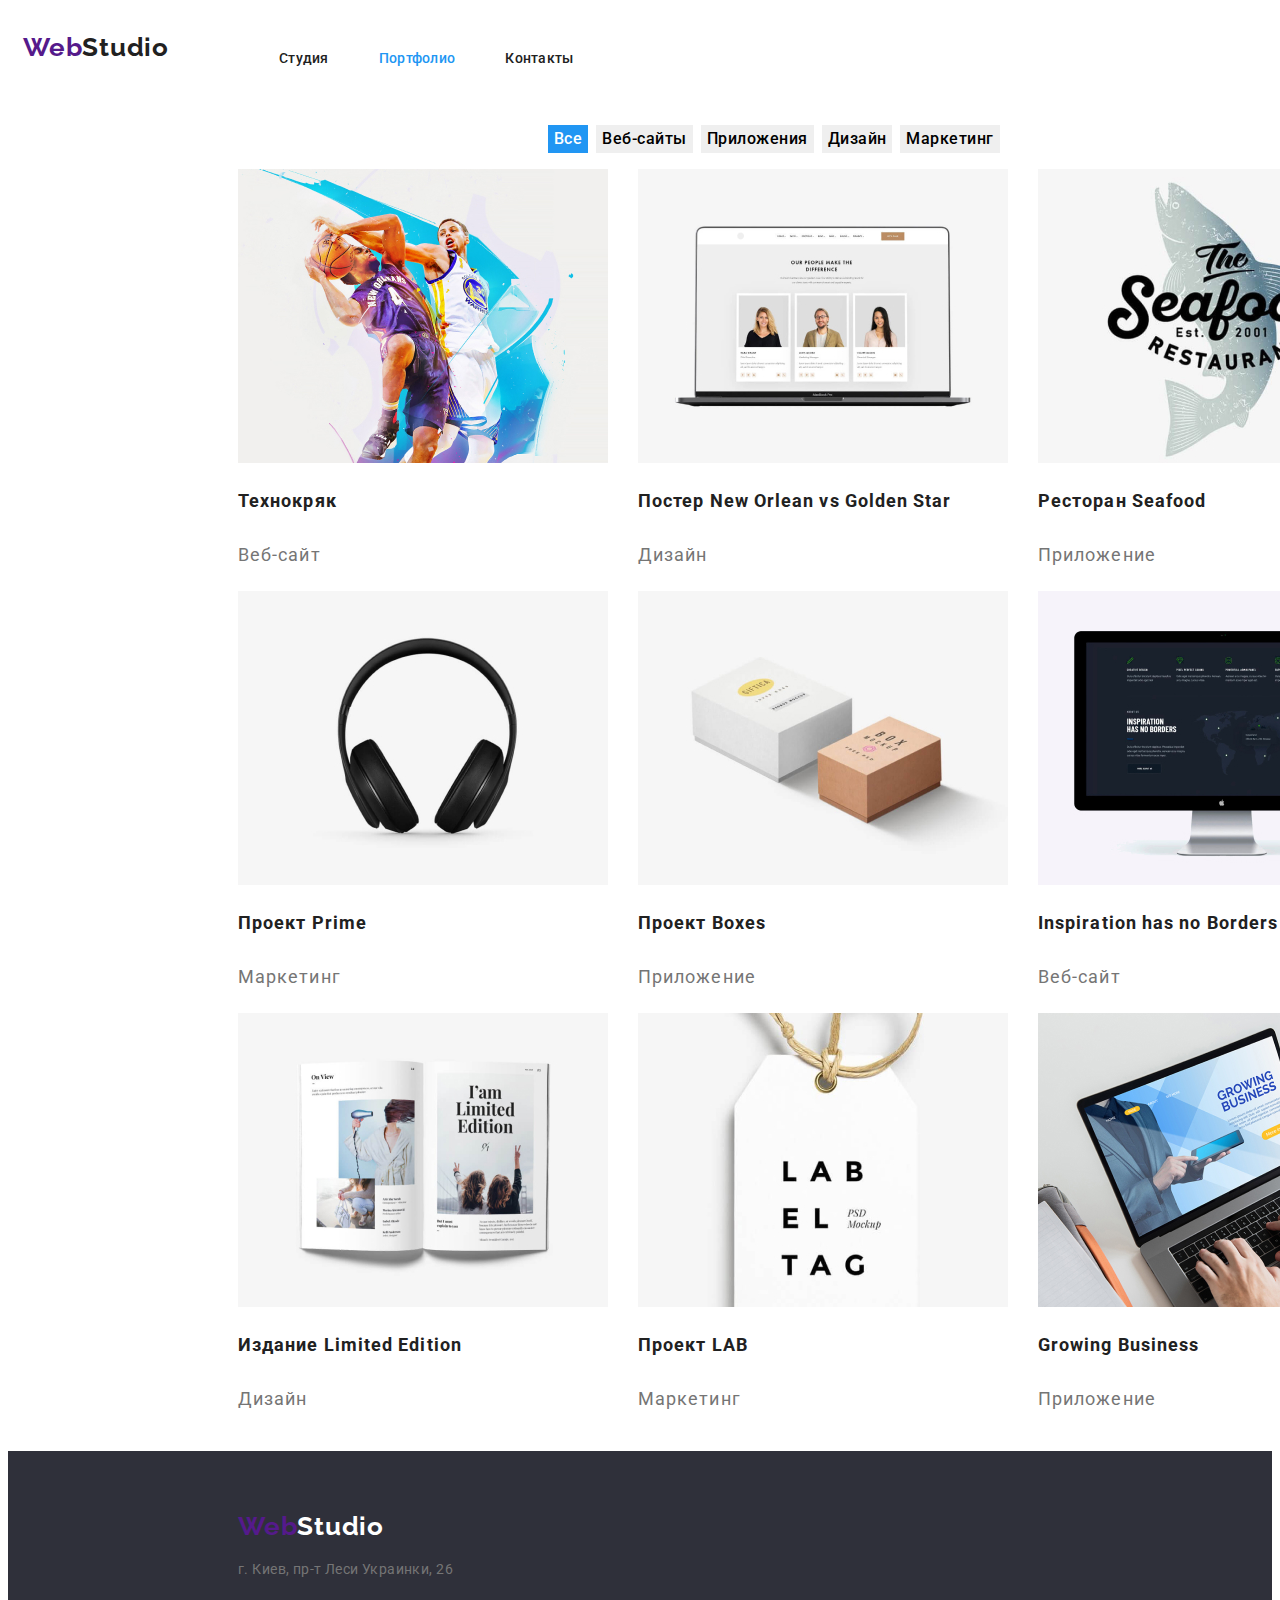
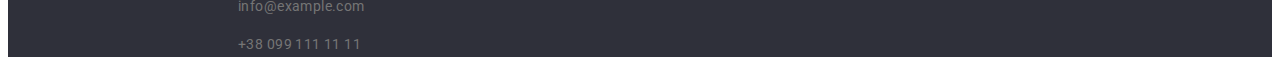
==== portfolio.html @ a99b618e "s" ====
<!DOCTYPE html>
<html lang="ru">
<head>
  <meta charset="UTF-8">
  <meta http-equiv="X-UA-Compatible" content="IE=edge">
  <meta name="viewport" content="width=device-width, initial-scale=1.0">
  <title>Document</title>
<link rel="preconnect" href="https://fonts.googleapis.com">
<link rel="preconnect" href="https://fonts.gstatic.com" crossorigin>
<link href="https://fonts.googleapis.com/css2?family=Raleway:wght@700&family=Roboto:wght@500&display=swap" rel="stylesheet">
<link rel="stylesheet" href="./css/style.css">

</head>
<body>

  <header class="header">  
    <div class="container flex">
    <a class="header-logo link" href="" lang="en">
      Web<span class="header-studio">Studio</span></a>    
    <nav class="header-navigation">   
    <ul class="header-list list">
    <li class="header-item"><a href="index.html" class="header-link focus hover link ">Студия</a></li>
        <li class="header-item"><a href="portfolio.html" class="header-link link focus hover current">Портфолио</a></li>
        <li class="header-item"><a href="#contact" class="header-link focus hover link ">Контакты</a></li>

      </ul>
    </nav>
    <div class="header-connect">
   <ul class="list flex"> 
    <li class="header-info"><a href="" class="header-tel hover focus link ">+38 096 111 11 11</a></li>
   <li class="header-info"><a href="" class="header-contacts hover focus link ">info@devstudio.com</a></li>
  </ul>
</div> 
</div> 
  </header>
  <main>
<section class="portfolio-hero">
  <div class="container">
    <ul class="porfolio-hero-list list flex">
        <li class="porfolio-hero-item item">  <button class="portfolio-hero-btn link current-btn" type="button">Все</button>
</li>
        <li class="porfolio-hero-item item">  <button class="portfolio-hero-btn link" type="button">Веб-сайты</button>
</li>
        <li class="porfolio-hero-item item">  <button class="portfolio-hero-btn link" type="button">Приложения</button>
</li>
        <li class="porfolio-hero-item item">  <button class="portfolio-hero-btn link" type="button">Дизайн</button>
</li>
        <li class="porfolio-hero-item item">  <button class="portfolio-hero-btn link" type="button">Маркетинг</button>
</li>
    </ul>
    <ul class="porfolio-hero-list1 list flex">
    <li class="porfolio-hero-item1 item"><img src="./1/portfolio1.jpg" alt="Ноутбук"  width="370" height="294"><h3 class="portfolio-hero-title">Технокряк</h3><p class="portfolio-hero-text">Веб-сайт</p></li>
    <li class="porfolio-hero-item1 item"><img src="./1/portfolio2.jpg" alt="игра в баскетбол" width="370" height="294"><h3 class="portfolio-hero-title">Постер New Orlean vs Golden Star</h3><p class="portfolio-hero-text">Дизайн</p></li>
    <li class="porfolio-hero-item1 item"><img src="./1/portfolio3.jpg" alt="картинка с морепродуктами" width="370" height="294"><h3 class="portfolio-hero-title">Ресторан Seafood</h3><p class="portfolio-hero-text">Приложение</p></li>
    <li class="porfolio-hero-item1 item"><img src="./1/portfolio4.jpg" alt="наушники" width="370" height="294"><h3 class="portfolio-hero-title">Проект Prime</h3><p class="portfolio-hero-text">Маркетинг</p></li>
    <li class="porfolio-hero-item1 item"><img src="./1/portfolio5.jpg" alt="2 коробки" width="370" height="294"><h3 class="portfolio-hero-title">Проект Boxes</h3><p class="portfolio-hero-text">Приложение</p></li>
    <li class="porfolio-hero-item1 item"><img src="./1/portfolio6.jpg" alt="Мак" width="370" height="294"><h3 class="portfolio-hero-title">Inspiration has no Borders</h3><p class="portfolio-hero-text">Веб-сайт</p></li>
    <li class="porfolio-hero-item1 item"><img src="./1/portfolio7.jpg" alt="Открытая книжка" width="370" height="294"><h3 class="portfolio-hero-title">Издание Limited Edition</h3><p class="portfolio-hero-text">Дизайн</p></li>
    <li class="porfolio-hero-item1 item"><img src="./1/portfolio8.jpg" alt="Билетик" width="370" height="294"><h3 class="portfolio-hero-title">Проект LAB</h3><p class="portfolio-hero-text">Маркетинг</p></li>
    <li class="porfolio-hero-item1 item"><img src="./1/portfolio9.jpg" alt="Ноутбук" width="370" height="294"><h3 class="portfolio-hero-title">Growing Business</h3><p class="portfolio-hero-text">Приложение</p></li></ul>
    </div>
</section>
<address>
  <footer>
  <div class="container" style="padding-top: 60px;">
  <a class="header-logo link header-logo-footer" href="" lang="en">
    Web<span class="header-studio-footer">Studio</span></a>
   <ul class="contacts-list list">
    <li class="contacts-item item"><a href=""class="contacts-link link">г. Киев, пр-т Леси Украинки, 26</a></li>
  <li class="contacts-item item"><a href="" class="contacts-link link"><p>info@example.com</p></a></li>
  <li class="contacts-item item"><a href="" class="contacts-link link"><p>+38 099 111 11 11</p></a></li></ul>
  </div>
</address>
</footer>
</main>
</body>
</html>
---- css/style.css ----
:root{
    --main-text-color:#212121;
    --second-text-color:#757575;
    --header-text-color:#212121;
    --header-background-color:#2F303A;
    --first-button-color:#FFFFFF;
    --accent-color:#2196F3;
    --footer-text-color:#FFFFFF99;
    --team-background-color:#F5F4FA;

}
img{
    display: block;
}
.header{
    padding-top: 24px;
    padding-bottom: 25px;
}
.header-info{
    margin-right: 50px;
}
.header-info:last-child{
    margin-right: 0px;
}
.header-item{
    margin-right: 50px;
}
.header-item:last-child{
    margin-right: 0px;
}
.header-logo{
    margin-right:70px;
}
.header-connect{
    margin-left: auto;
}
.header-container{
    justify-content: space-between;
    text-align: center;
    display: flex;

}
.header-list{
    display: flex;
}
.flex{
    display: flex;
}
.button{
    cursor: pointer;
}
.portfolio-hero-btn:focus{
    font-family: inherit;
    font-weight: bold;
    font-size: 16px;
    line-height: 1.87;
    color: var(--first-button-color);
    background-color: var(--accent-color);
    background: #2196F3;
    box-shadow: 0px 4px 4px rgba(0, 0, 0, 0.15);
    border-radius: 4px;
    
    
}    
.portfolio-hero-btn:hover{
    font-family: inherit;
    font-weight: bold;
    font-size: 16px;
    line-height: 1.87;
    color: var(--first-button-color);
    background-color: var(--accent-color);
}
.header-logo link{
    color: var(--accent-color);
}
.header-studio{
color:var(--main-text-color)
}
.header-studio-footer{
    color: var(--first-button-color);
}
body{
    font-family: 'Roboto', sans-serif; 
    background-color: white; 

}

.hero{
    background-color: var(--header-background-color)
}
.header-link{
    font-weight: 500;
    font-size: 14px;
    line-height: 1.33;
    letter-spacing: 0.02em;
    color:var(--header-text-color)
    

}
.header-tel{
    font-weight: 500;
    font-size: 14px;
    line-height: 1.33;
    letter-spacing: 0.02em;
    color:var(--second-text-color)

}
.header-contacts{
    font-weight: 500;
    font-size: 14px;
    line-height: 1.33;
    letter-spacing: 0.02em;
    color:var(--second-text-color)
}
.header-link:hover {
color:var(--accent-color)
}
.header-link:focus{
    color:var(--accent-color)
    }

.link{
    text-decoration: none;
}
.list{
    list-style: none;

}
.header-logo{
    font-family: Raleway;
    font-style: normal;
    font-weight: bold;
    font-size: 26px;
    line-height: 1.19;
    letter-spacing: 0.03em;
    
}
/*---------------------------------hero-------------------------*/

.hero-right{
    padding-top: 200px;
    padding-bottom: 280px;

}


.hero-title{   
    font-weight: 900;
    font-size: 44px;
    line-height: 1.36;
    text-align: center;
    letter-spacing: 0.06em;
    text-transform: uppercase;
    color: var(--first-button-color);
    padding-left: 452px;
    padding-right: 452px;
    max-width: 696px;
    max-height: 120px;
    
}
.hero-btn{
    font-family: inherit;
    font-weight: bold;
    font-size: 16px;
    line-height: 30px;

    display: flex;
    align-items: center;
    text-align: center;
    letter-spacing: 0.06em;
    color: var(--first-button-color);
    background-color: var(--accent-color);
    margin-top: 30px;
    margin-left: 700px;
}
/*---------------------------------about-------------------------*/
.about-item:first-child{
    padding-left: 215px;

}

.about-item{
    padding-top: 50px;
    margin-left: 30px;
    max-width: 270px;
    justify-content:space-between;
    
    
}
.about-title{
    font-weight: bold;
    font-size: 14px;
    line-height: 1.18;
    letter-spacing: 0.03em;
    text-transform: uppercase; 
    color: var(--main-text-color);
    margin-bottom: 10px;
    
}
.about-text{
    font-weight: normal;
    font-size: 14px;
    line-height: 1.71;
    letter-spacing: 0.03em;
    color:var(--second-text-color)
}
/*---------------------------------about-second-------------------------*/
.about-second-title{
    font-weight: bold;
    font-size: 36px;
    line-height: 1.18;
    text-align: center;
    letter-spacing: 0.03em;
    color: var(--main-text-color); 
    padding-top: 94px;
    padding-left: 612px;
    max-width: 376px;
    max-height: 42px;
  margin-right: 612px;
}
.about-second-item{
    padding-top: 50px;
    margin-left: 30px;
    padding-bottom: 94px;
    justify-content: space-between;
}
.about-second-item:first-child{
    padding-left: 215px;
}
/*---------------------------------team-------------------------*/
.team-title{
    font-weight: bold;
    font-size: 36px;
    line-height: 1.18;
    text-align: center;
    letter-spacing: 0.03em;
    color: var(--main-text-color);
    padding-top: 94px;
    padding-left: 668px;
    margin-right: 668px;
    max-height: 42px;
    
    
}
.team-item-title{
    font-weight: 500;
    font-size: 16px;
    line-height: 1.18;
    text-align: center;
    letter-spacing: 0.03em;
    color: var(--main-text-color);
    margin-top: 30px;
}
.team-item-text{
    margin-top: 10px;
    font-weight: normal;
    font-size: 16px;
    line-height: 1.18;
    text-align: center;
    letter-spacing: 0.03em;
    color:var(--second-text-color)
    
    }
    .team-list{
        padding-left: 215px;
        padding-right: 215px    ;
        
    }
    .team-item{
        margin-left: 30px;
        padding-bottom: 94px;
        justify-content: space-between;
        padding-top: 50px;
        

    }
/*---------------------------------contacts-------------------------*/
.contacts-link{
    font-weight: normal;
    font-size: 14px;
    line-height: 1.71;
    letter-spacing: 0.03em;
    color:var(--second-text-color)
}
.contacts-link{
    text-decoration: none;

}
.contacts-link:hover{
    color:var(--footer-text-color)
}
.contacts-link:focus{
    color:var(--footer-text-color)

}

.contacts-link1{
    font-weight: normal;
    font-size: 14px;
    line-height: 1.71;
    letter-spacing: 0.03em;
    color:var(--first-button-color)
}

.portfolio-hero-title{
    font-weight: bold;
    font-size: 18px;
    line-height: 2;
    color: var(--main-text-color);
    letter-spacing: 0.06em;
    margin-top: 20px;

}
.portfolio-hero-text{
    font-size: 18px;
    line-height: 2;
    color: var(--second-text-color);
    letter-spacing: 0.06em;
    margin-top: 4px;
}
.porfolio-hero-list{
    padding-left: 517px;
}
.porfolio-hero-item {
    margin-left: 8px;
}
.porfolio-hero-item:last-child {
    margin-left: 8px;
    padding-right: 495px;
}
footer{
    background-color: var(--header-background-color);
}
.portfolio-hero-btn{
    font-family: inherit;
font-style: normal;
font-weight: 500;
font-size: 16px;
line-height: 26px;
text-align: center;
letter-spacing: 0.03em;    
border: none;
}
.current{
    color: var(--accent-color);
}
.focus:focus{
    color: var(--accent-color);
}
.hover:hover{
    color: var(--accent-color);
}
address {
    font-style: normal;
}
.current-btn{ 
    color: var(--first-button-color);
    background-color: var(--accent-color);

}
.team{
    color: var(--team-background-color)
}
.container{
    width: 1600px;
    padding-left: 15px;
    padding-right: 15px;
}
.header-logo-footer{
    padding-left: 215px;
    padding-bottom: 20px;
    margin-top: 60px;
   
}
.contacts-list{
    padding-left: 215px;
    
}
.contacts-item{
    margin-bottom: 9px;
}

.porfolio-hero-item1{
margin-right: 30px;
}
.porfolio-hero-item1:nth-child(3n) {
    margin-right: 0;}

.porfolio-hero-list1{
    padding-right: 215px;
    flex-wrap: wrap;
    padding-left: 215px;
}
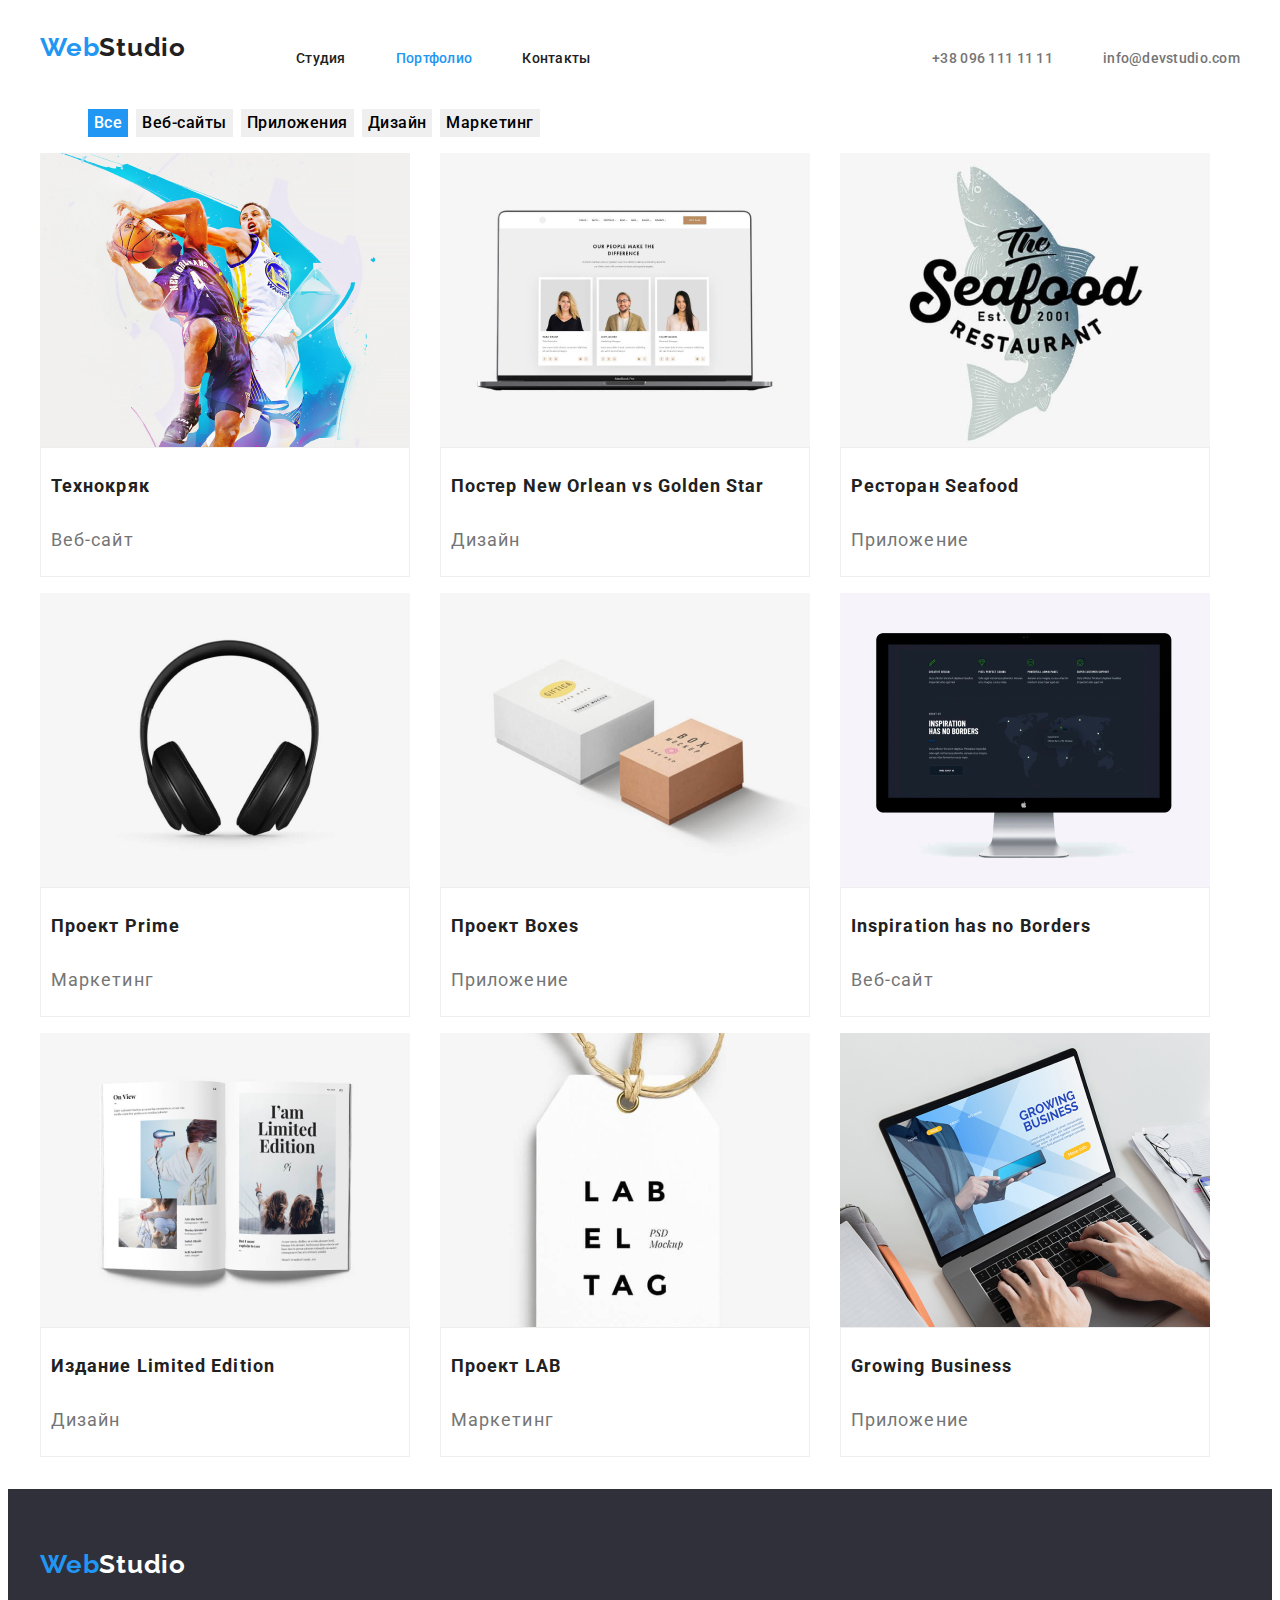
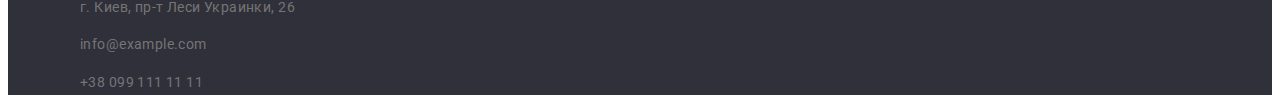
==== commit 26ad7b84: "DASDASDA" ====
--- a/portfolio.html
+++ b/portfolio.html
@@ -49,15 +49,15 @@
 </li>
     </ul>
     <ul class="porfolio-hero-list1 list flex">
-    <li class="porfolio-hero-item1 item"><img src="./1/portfolio1.jpg" alt="Ноутбук"  width="370" height="294"><h3 class="portfolio-hero-title">Технокряк</h3><p class="portfolio-hero-text">Веб-сайт</p></li>
-    <li class="porfolio-hero-item1 item"><img src="./1/portfolio2.jpg" alt="игра в баскетбол" width="370" height="294"><h3 class="portfolio-hero-title">Постер New Orlean vs Golden Star</h3><p class="portfolio-hero-text">Дизайн</p></li>
-    <li class="porfolio-hero-item1 item"><img src="./1/portfolio3.jpg" alt="картинка с морепродуктами" width="370" height="294"><h3 class="portfolio-hero-title">Ресторан Seafood</h3><p class="portfolio-hero-text">Приложение</p></li>
-    <li class="porfolio-hero-item1 item"><img src="./1/portfolio4.jpg" alt="наушники" width="370" height="294"><h3 class="portfolio-hero-title">Проект Prime</h3><p class="portfolio-hero-text">Маркетинг</p></li>
-    <li class="porfolio-hero-item1 item"><img src="./1/portfolio5.jpg" alt="2 коробки" width="370" height="294"><h3 class="portfolio-hero-title">Проект Boxes</h3><p class="portfolio-hero-text">Приложение</p></li>
-    <li class="porfolio-hero-item1 item"><img src="./1/portfolio6.jpg" alt="Мак" width="370" height="294"><h3 class="portfolio-hero-title">Inspiration has no Borders</h3><p class="portfolio-hero-text">Веб-сайт</p></li>
-    <li class="porfolio-hero-item1 item"><img src="./1/portfolio7.jpg" alt="Открытая книжка" width="370" height="294"><h3 class="portfolio-hero-title">Издание Limited Edition</h3><p class="portfolio-hero-text">Дизайн</p></li>
-    <li class="porfolio-hero-item1 item"><img src="./1/portfolio8.jpg" alt="Билетик" width="370" height="294"><h3 class="portfolio-hero-title">Проект LAB</h3><p class="portfolio-hero-text">Маркетинг</p></li>
-    <li class="porfolio-hero-item1 item"><img src="./1/portfolio9.jpg" alt="Ноутбук" width="370" height="294"><h3 class="portfolio-hero-title">Growing Business</h3><p class="portfolio-hero-text">Приложение</p></li></ul>
+    <li class="porfolio-hero-item1 item"><img src="./1/portfolio1.jpg" alt="Ноутбук"  width="370" height="294"><div class="main-wrap"><h3 class="portfolio-hero-title">Технокряк</h3><p class="portfolio-hero-text">Веб-сайт</div></p></li>
+    <li class="porfolio-hero-item1 item"><img src="./1/portfolio2.jpg" alt="игра в баскетбол" width="370" height="294"><div class="main-wrap"><h3 class="portfolio-hero-title">Постер New Orlean vs Golden Star</h3><p class="portfolio-hero-text">Дизайн</div></p></li>
+    <li class="porfolio-hero-item1 item"><img src="./1/portfolio3.jpg" alt="картинка с морепродуктами" width="370" height="294"><div class="main-wrap"><h3 class="portfolio-hero-title">Ресторан Seafood</h3><p class="portfolio-hero-text">Приложение</div></p></li>
+    <li class="porfolio-hero-item1 item"><img src="./1/portfolio4.jpg" alt="наушники" width="370" height="294"><div class="main-wrap"><h3 class="portfolio-hero-title">Проект Prime</h3><p class="portfolio-hero-text">Маркетинг</div></p></li>
+    <li class="porfolio-hero-item1 item"><img src="./1/portfolio5.jpg" alt="2 коробки" width="370" height="294"><div class="main-wrap"><h3 class="portfolio-hero-title">Проект Boxes</h3><p class="portfolio-hero-text">Приложение</div></p></li>
+    <li class="porfolio-hero-item1 item"><img src="./1/portfolio6.jpg" alt="Мак" width="370" height="294"><div class="main-wrap"><h3 class="portfolio-hero-title">Inspiration has no Borders</h3><p class="portfolio-hero-text">Веб-сайт</div></p></li>
+    <li class="porfolio-hero-item1 item"><img src="./1/portfolio7.jpg" alt="Открытая книжка" width="370" height="294"><div class="main-wrap"><h3 class="portfolio-hero-title">Издание Limited Edition</h3><p class="portfolio-hero-text">Дизайн</div></p></li>
+    <li class="porfolio-hero-item1 item"><img src="./1/portfolio8.jpg" alt="Билетик" width="370" height="294"><div class="main-wrap"><h3 class="portfolio-hero-title">Проект LAB</h3><p class="portfolio-hero-text">Маркетинг</div></p></li>
+    <li class="porfolio-hero-item1 item"><img src="./1/portfolio9.jpg" alt="Ноутбук" width="370" height="294"><div class="main-wrap"><h3 class="portfolio-hero-title">Growing Business</h3><p class="portfolio-hero-text">Приложение</div></p></li></ul>
     </div>
 </section>
 <address>
--- a/css/style.css
+++ b/css/style.css
@@ -7,6 +7,7 @@
     --accent-color:#2196F3;
     --footer-text-color:#FFFFFF99;
     --team-background-color:#F5F4FA;
+    --border-color:#EEEEEE;
 
 }
 img{
@@ -30,6 +31,7 @@
 }
 .header-logo{
     margin-right:70px;
+    color: var(--accent-color);
 }
 .header-connect{
     margin-left: auto;
@@ -133,6 +135,7 @@
     font-size: 26px;
     line-height: 1.19;
     letter-spacing: 0.03em;
+    max-width: 696px;
     
 }
 /*---------------------------------hero-------------------------*/
@@ -140,7 +143,7 @@
 .hero-right{
     padding-top: 200px;
     padding-bottom: 280px;
-
+    
 }
 
 
@@ -152,32 +155,25 @@
     letter-spacing: 0.06em;
     text-transform: uppercase;
     color: var(--first-button-color);
-    padding-left: 452px;
-    padding-right: 452px;
-    max-width: 696px;
-    max-height: 120px;
-    
+        
 }
 .hero-btn{
     font-family: inherit;
     font-weight: bold;
     font-size: 16px;
     line-height: 30px;
-
-    display: flex;
-    align-items: center;
-    text-align: center;
+    border: none;
     letter-spacing: 0.06em;
     color: var(--first-button-color);
     background-color: var(--accent-color);
     margin-top: 30px;
-    margin-left: 700px;
+    width: 200px;
+    height: 50px;
+    margin-left: 500px;
+   
 }
 /*---------------------------------about-------------------------*/
-.about-item:first-child{
-    padding-left: 215px;
-
-}
+
 
 .about-item{
     padding-top: 50px;
@@ -212,11 +208,9 @@
     text-align: center;
     letter-spacing: 0.03em;
     color: var(--main-text-color); 
-    padding-top: 94px;
-    padding-left: 612px;
-    max-width: 376px;
-    max-height: 42px;
-  margin-right: 612px;
+    margin-top: 94px;
+ 
+ 
 }
 .about-second-item{
     padding-top: 50px;
@@ -224,9 +218,7 @@
     padding-bottom: 94px;
     justify-content: space-between;
 }
-.about-second-item:first-child{
-    padding-left: 215px;
-}
+
 /*---------------------------------team-------------------------*/
 .team-title{
     font-weight: bold;
@@ -236,10 +228,7 @@
     letter-spacing: 0.03em;
     color: var(--main-text-color);
     padding-top: 94px;
-    padding-left: 668px;
-    margin-right: 668px;
-    max-height: 42px;
-    
+  
     
 }
 .team-item-title{
@@ -262,9 +251,8 @@
     
     }
     .team-list{
-        padding-left: 215px;
-        padding-right: 215px    ;
-        
+        padding-inline-start: 0px;
+
     }
     .team-item{
         margin-left: 30px;
@@ -318,16 +306,11 @@
     letter-spacing: 0.06em;
     margin-top: 4px;
 }
-.porfolio-hero-list{
-    padding-left: 517px;
-}
+
 .porfolio-hero-item {
     margin-left: 8px;
 }
-.porfolio-hero-item:last-child {
-    margin-left: 8px;
-    padding-right: 495px;
-}
+
 footer{
     background-color: var(--header-background-color);
 }
@@ -340,6 +323,8 @@
 text-align: center;
 letter-spacing: 0.03em;    
 border: none;
+
+
 }
 .current{
     color: var(--accent-color);
@@ -359,23 +344,16 @@
 
 }
 .team{
-    color: var(--team-background-color)
+    background-color: var(--team-background-color);
 }
 .container{
-    width: 1600px;
+    width: 1200px;
+    margin: 0 auto;
     padding-left: 15px;
     padding-right: 15px;
-}
-.header-logo-footer{
-    padding-left: 215px;
-    padding-bottom: 20px;
-    margin-top: 60px;
    
 }
-.contacts-list{
-    padding-left: 215px;
-    
-}
+
 .contacts-item{
     margin-bottom: 9px;
 }
@@ -385,9 +363,28 @@
 }
 .porfolio-hero-item1:nth-child(3n) {
     margin-right: 0;}
-
+/*
 .porfolio-hero-list1{
     padding-right: 215px;
     flex-wrap: wrap;
     padding-left: 215px;
-}+}
+*/
+.porfolio-hero-list1{
+    flex-wrap:wrap;
+    padding-inline-start: 0px;
+
+}
+    
+
+.porfolio-hero-list{
+    margin: 0 auto;
+}
+.main-wrap{
+    padding-left: 10px;
+    padding-right: 10px;
+    background: #FFFFFF;
+border: 1px solid #EEEEEE;
+box-sizing: border-box;
+}
+
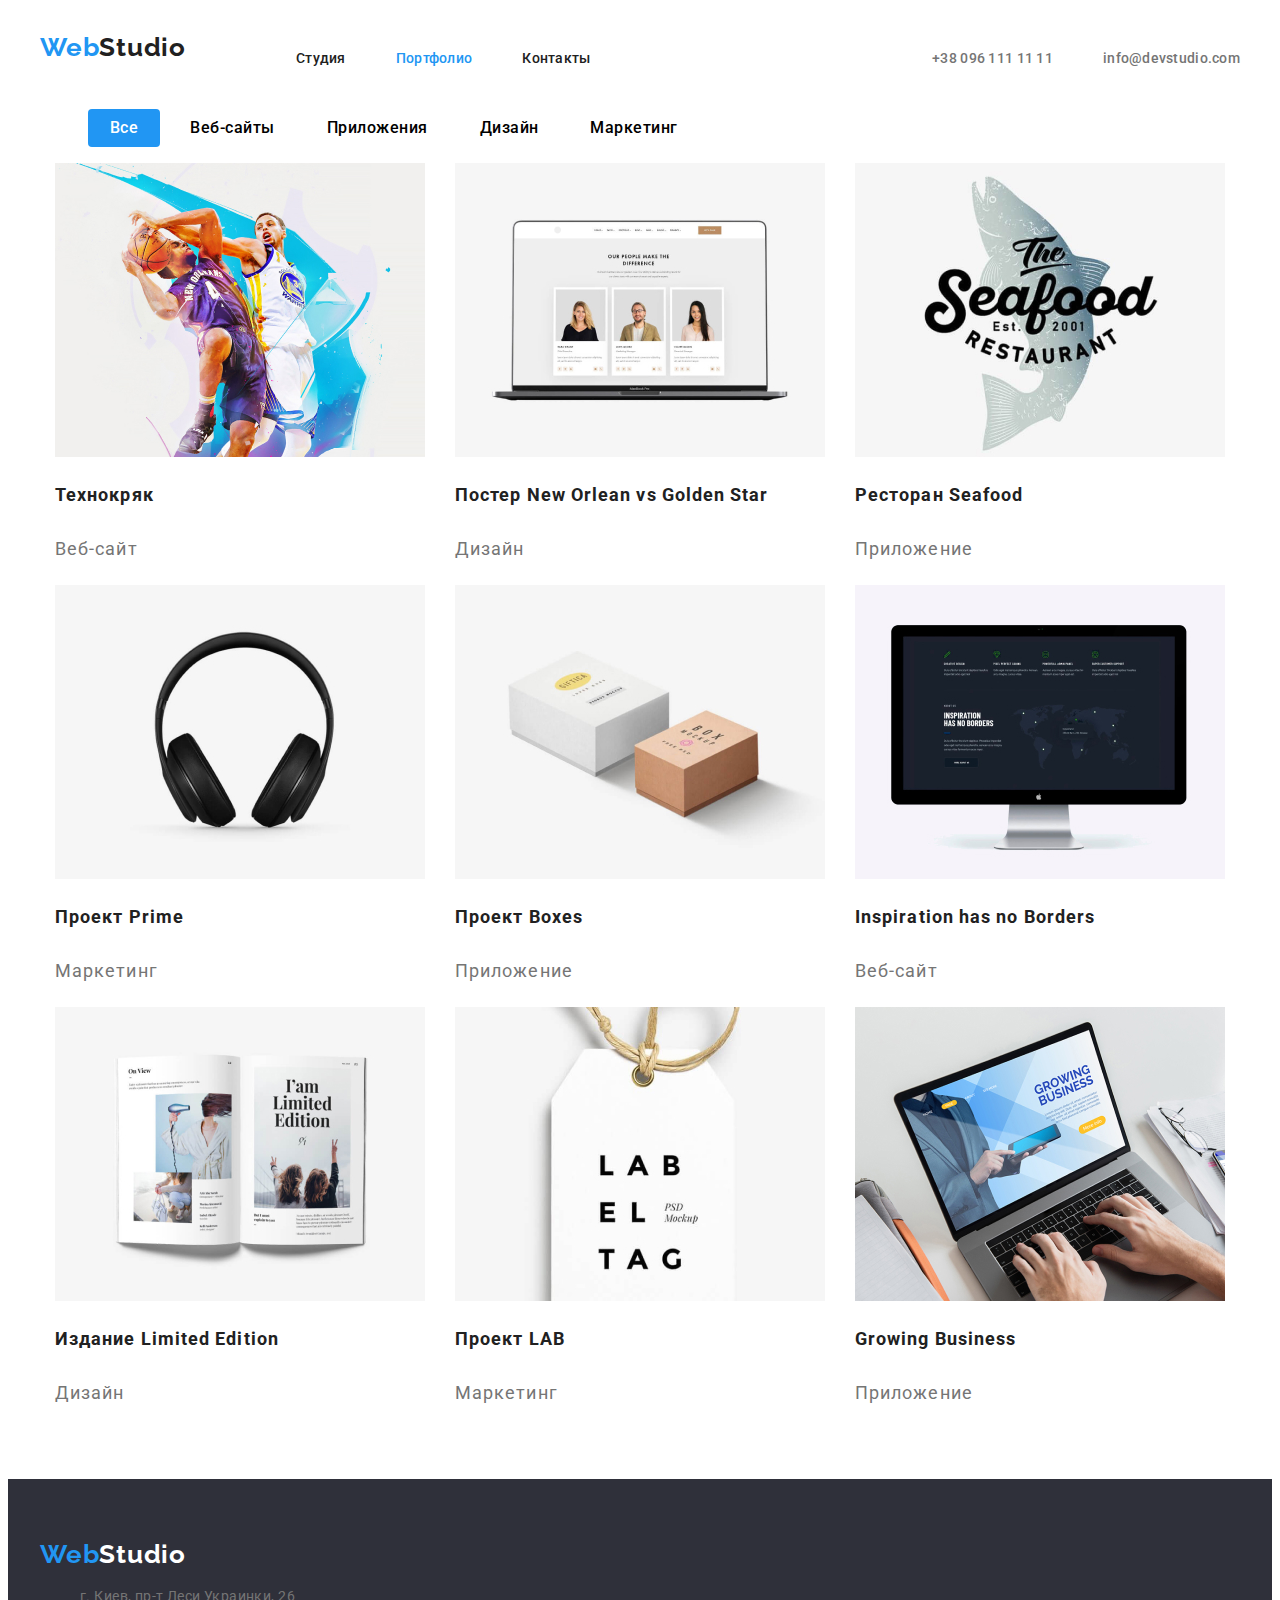
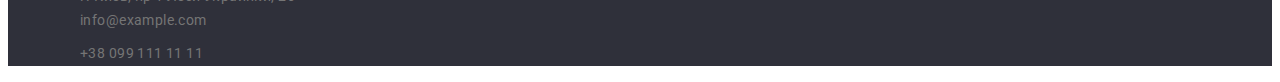
==== commit 10414d3a: "dadasdasd" ====
--- a/portfolio.html
+++ b/portfolio.html
@@ -49,29 +49,30 @@
 </li>
     </ul>
     <ul class="porfolio-hero-list1 list flex">
-    <li class="porfolio-hero-item1 item"><img src="./1/portfolio1.jpg" alt="Ноутбук"  width="370" height="294"><div class="main-wrap"><h3 class="portfolio-hero-title">Технокряк</h3><p class="portfolio-hero-text">Веб-сайт</div></p></li>
-    <li class="porfolio-hero-item1 item"><img src="./1/portfolio2.jpg" alt="игра в баскетбол" width="370" height="294"><div class="main-wrap"><h3 class="portfolio-hero-title">Постер New Orlean vs Golden Star</h3><p class="portfolio-hero-text">Дизайн</div></p></li>
-    <li class="porfolio-hero-item1 item"><img src="./1/portfolio3.jpg" alt="картинка с морепродуктами" width="370" height="294"><div class="main-wrap"><h3 class="portfolio-hero-title">Ресторан Seafood</h3><p class="portfolio-hero-text">Приложение</div></p></li>
-    <li class="porfolio-hero-item1 item"><img src="./1/portfolio4.jpg" alt="наушники" width="370" height="294"><div class="main-wrap"><h3 class="portfolio-hero-title">Проект Prime</h3><p class="portfolio-hero-text">Маркетинг</div></p></li>
-    <li class="porfolio-hero-item1 item"><img src="./1/portfolio5.jpg" alt="2 коробки" width="370" height="294"><div class="main-wrap"><h3 class="portfolio-hero-title">Проект Boxes</h3><p class="portfolio-hero-text">Приложение</div></p></li>
-    <li class="porfolio-hero-item1 item"><img src="./1/portfolio6.jpg" alt="Мак" width="370" height="294"><div class="main-wrap"><h3 class="portfolio-hero-title">Inspiration has no Borders</h3><p class="portfolio-hero-text">Веб-сайт</div></p></li>
-    <li class="porfolio-hero-item1 item"><img src="./1/portfolio7.jpg" alt="Открытая книжка" width="370" height="294"><div class="main-wrap"><h3 class="portfolio-hero-title">Издание Limited Edition</h3><p class="portfolio-hero-text">Дизайн</div></p></li>
-    <li class="porfolio-hero-item1 item"><img src="./1/portfolio8.jpg" alt="Билетик" width="370" height="294"><div class="main-wrap"><h3 class="portfolio-hero-title">Проект LAB</h3><p class="portfolio-hero-text">Маркетинг</div></p></li>
-    <li class="porfolio-hero-item1 item"><img src="./1/portfolio9.jpg" alt="Ноутбук" width="370" height="294"><div class="main-wrap"><h3 class="portfolio-hero-title">Growing Business</h3><p class="portfolio-hero-text">Приложение</div></p></li></ul>
+    <li class="porfolio-hero-item1 item"><img src="./1/portfolio1.jpg" alt="Ноутбук"  width="370" height="294"><div class="main-wrap-portfolio"><h3 class="portfolio-hero-title">Технокряк</h3><p class="portfolio-hero-text">Веб-сайт</div></p></li>
+    <li class="porfolio-hero-item1 item"><img src="./1/portfolio2.jpg" alt="игра в баскетбол" width="370" height="294"><div class="main-wrap-portfolio"><h3 class="portfolio-hero-title">Постер New Orlean vs Golden Star</h3><p class="portfolio-hero-text">Дизайн</div></p></li>
+    <li class="porfolio-hero-item1 item"><img src="./1/portfolio3.jpg" alt="картинка с морепродуктами" width="370" height="294"><div class="main-wrap-portfolio"><h3 class="portfolio-hero-title">Ресторан Seafood</h3><p class="portfolio-hero-text">Приложение</div></p></li>
+    <li class="porfolio-hero-item1 item"><img src="./1/portfolio4.jpg" alt="наушники" width="370" height="294"><div class="main-wrap-portfolio"><h3 class="portfolio-hero-title">Проект Prime</h3><p class="portfolio-hero-text">Маркетинг</div></p></li>
+    <li class="porfolio-hero-item1 item"><img src="./1/portfolio5.jpg" alt="2 коробки" width="370" height="294"><div class="main-wrap-portfolio"><h3 class="portfolio-hero-title">Проект Boxes</h3><p class="portfolio-hero-text">Приложение</div></p></li>
+    <li class="porfolio-hero-item1 item"><img src="./1/portfolio6.jpg" alt="Мак" width="370" height="294"><div class="main-wrap-portfolio"><h3 class="portfolio-hero-title">Inspiration has no Borders</h3><p class="portfolio-hero-text">Веб-сайт</div></p></li>
+    <li class="porfolio-hero-item1 item"><img src="./1/portfolio7.jpg" alt="Открытая книжка" width="370" height="294"><div class="main-wrap-portfolio"><h3 class="portfolio-hero-title">Издание Limited Edition</h3><p class="portfolio-hero-text">Дизайн</div></p></li>
+    <li class="porfolio-hero-item1 item"><img src="./1/portfolio8.jpg" alt="Билетик" width="370" height="294"><div class="main-wrap-portfolio"><h3 class="portfolio-hero-title">Проект LAB</h3><p class="portfolio-hero-text">Маркетинг</div></p></li>
+    <li class="porfolio-hero-item1 item"><img src="./1/portfolio9.jpg" alt="Ноутбук" width="370" height="294"><div class="main-wrap-portfolio"><h3 class="portfolio-hero-title">Growing Business</h3><p class="portfolio-hero-text">Приложение</div></p></li></ul>
     </div>
 </section>
 <address>
   <footer>
-  <div class="container" style="padding-top: 60px;">
-  <a class="header-logo link header-logo-footer" href="" lang="en">
-    Web<span class="header-studio-footer">Studio</span></a>
-   <ul class="contacts-list list">
-    <li class="contacts-item item"><a href=""class="contacts-link link">г. Киев, пр-т Леси Украинки, 26</a></li>
-  <li class="contacts-item item"><a href="" class="contacts-link link"><p>info@example.com</p></a></li>
-  <li class="contacts-item item"><a href="" class="contacts-link link"><p>+38 099 111 11 11</p></a></li></ul>
-  </div>
-</address>
-</footer>
-</main>
-</body>
-</html>
+    <div class="container" style="padding-top: 60px;">
+    <a class="header-logo link header-logo-footer" href="" lang="en">
+      Web<span class="header-studio-footer">Studio</span></a>
+     <ul class="contacts-list list">
+      <li class="contacts-item-addres item"><a href=""class="contacts-link link">г. Киев, пр-т Леси Украинки, 26</a></li>
+    <li class="contacts-item item"><a href="" class="contacts-link link">info@example.com</a></li>
+    <li class="contacts-item item"><a href="" class="contacts-link link">+38 099 111 11 11</a></li></ul>
+    </div>
+  </address>
+  </footer>
+  </main>
+  </body>
+  </html>
+  
--- a/css/style.css
+++ b/css/style.css
@@ -315,14 +315,23 @@
     background-color: var(--header-background-color);
 }
 .portfolio-hero-btn{
+    display: inline-block;
+    border-radius: 4px;
+    border: 0px;
+    padding: 6px 22px;
+
+    background-color: var(--second-background-color);
     font-family: inherit;
-font-style: normal;
-font-weight: 500;
-font-size: 16px;
-line-height: 26px;
-text-align: center;
-letter-spacing: 0.03em;    
-border: none;
+    font-style: normal;
+    font-weight: 500;
+    font-size: 16px;
+    line-height: 1.62;
+    text-align: center;
+    letter-spacing: 0.03em;
+
+    color: var(--main-title-color);
+    cursor: pointer;
+
 
 
 }
@@ -373,7 +382,11 @@
 .porfolio-hero-list1{
     flex-wrap:wrap;
     padding-inline-start: 0px;
-
+    display: flex;
+    margin-left: auto;
+    margin-right: auto;
+    margin-bottom: 50px;
+    justify-content: center;
 }
     
 
